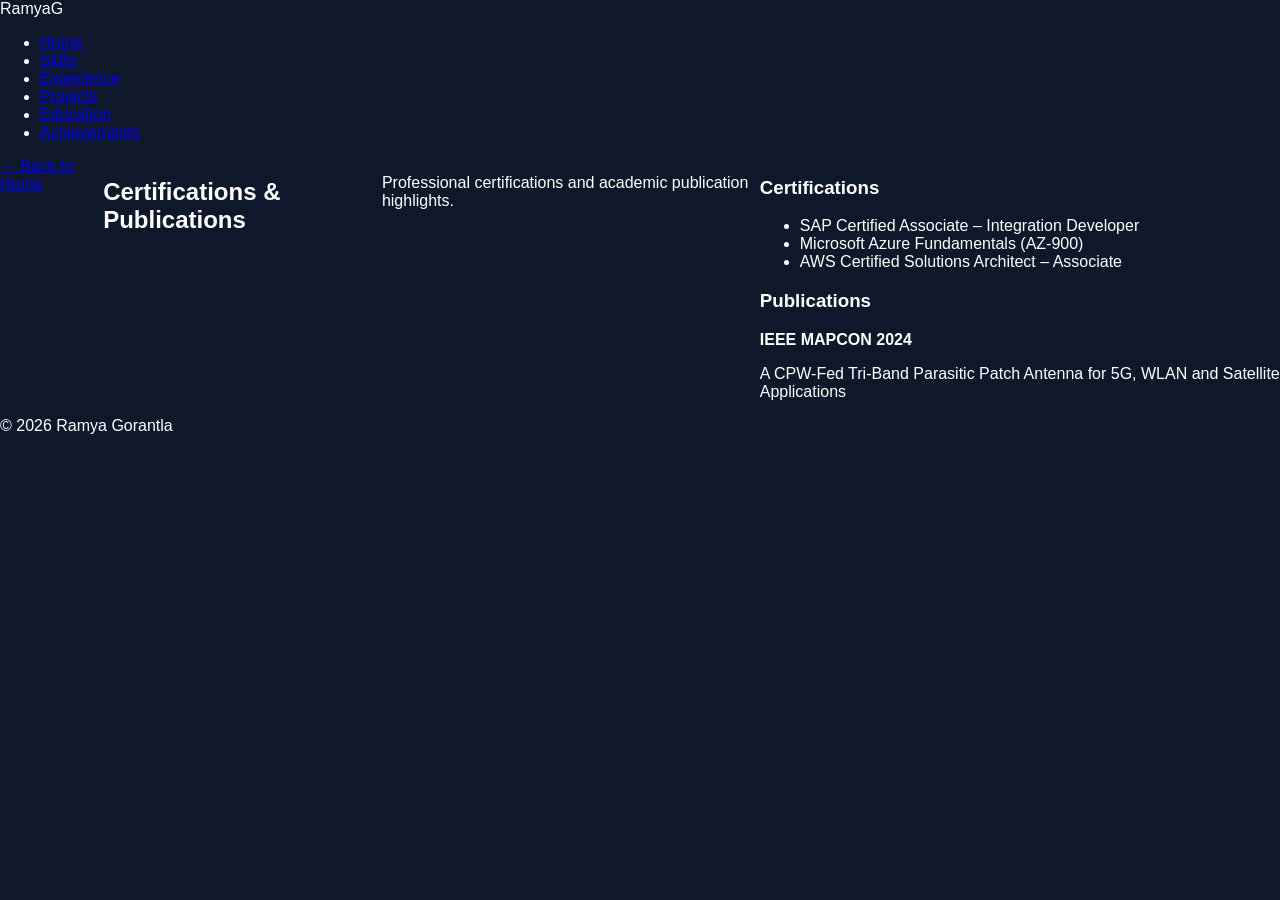
==== achievements.html @ a8c0b84a "Update achievements.html" ====
<!DOCTYPE html>
<html lang="en">
<head>
  <meta charset="UTF-8" />
  <meta name="viewport" content="width=device-width, initial-scale=1.0" />
  <title>Certifications & Publications | Ramya Gorantla</title>
  <link rel="stylesheet" href="style.css" />
</head>
<body>

  <nav class="navbar">
    <div class="nav-container">
      <div class="logo">Ramya<span>G</span></div>
      <ul class="nav-links">
        <li><a href="index.html">Home</a></li>
        <li><a href="skills.html">Skills</a></li>
        <li><a href="experience.html">Experience</a></li>
        <li><a href="projects.html">Projects</a></li>
        <li><a href="education.html">Education</a></li>
        <li><a class="active" href="achievements.html">Achievements</a></li>
      </ul>
    </div>
  </nav>

  <section class="page-section">
    <div class="container">
      <a href="index.html" class="back-link">← Back to Home</a>

      <h1 class="page-title">Certifications & Publications</h1>
      <p class="page-subtitle">Professional certifications and academic publication highlights.</p>

      <div class="grid-2">
        <div class="card">
          <h3>Certifications</h3>
          <ul>
            <li>SAP Certified Associate – Integration Developer</li>
            <li>Microsoft Azure Fundamentals (AZ-900)</li>
            <li>AWS Certified Solutions Architect – Associate</li>
          </ul>
        </div>

        <div class="card">
          <h3>Publications</h3>
          <p><strong>IEEE MAPCON 2024</strong></p>
          <p>
            A CPW-Fed Tri-Band Parasitic Patch Antenna for 5G, WLAN and Satellite Applications
          </p>
        </div>
      </div>
    </div>
  </section>

  <div class="footer">© 2026 Ramya Gorantla</div>
</body>
</html>
---- style.css ----
body{
font-family:Arial;
margin:0;
background:#0f172a;
color:white;
}

.container{
display:flex;
}

.sidebar{
width:250px;
background:#020617;
height:100vh;
position:fixed;
padding:30px;
}

.sidebar h2{
color:#38bdf8;
}

.sidebar ul{
list-style:none;
padding:0;
}

.sidebar li{
margin:15px 0;
}

.sidebar a{
color:white;
text-decoration:none;
}

.sidebar a:hover{
color:#38bdf8;
}

.content{
margin-left:270px;
padding:40px;
}

.project-card{
background:#1e293b;
padding:20px;
border-radius:10px;
margin-bottom:20px;
}
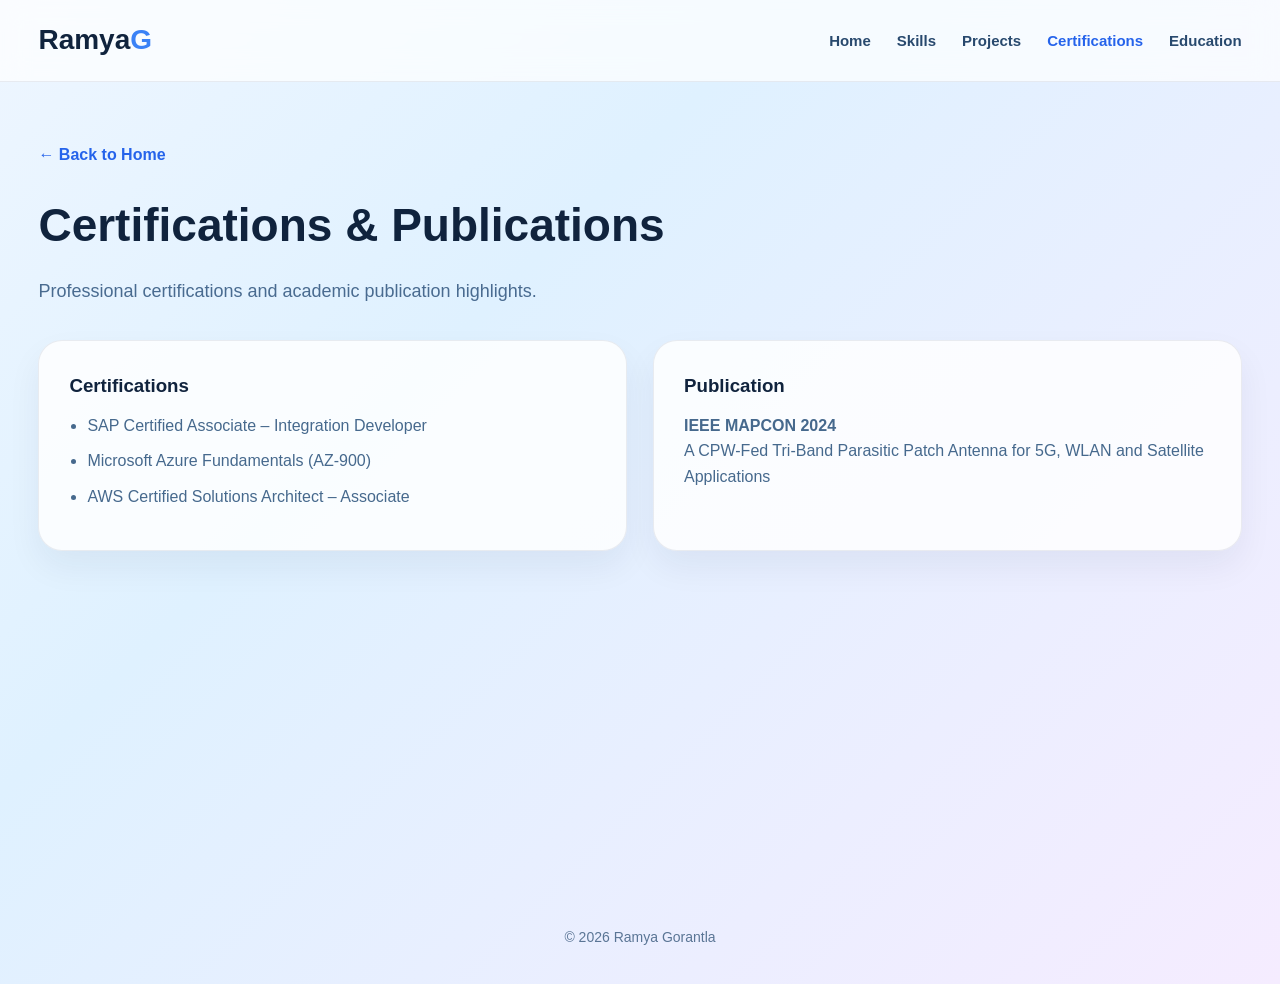
==== commit d14291fe: "Update achievements.html" ====
--- a/achievements.html
+++ b/achievements.html
@@ -3,7 +3,7 @@
 <head>
   <meta charset="UTF-8" />
   <meta name="viewport" content="width=device-width, initial-scale=1.0" />
-  <title>Certifications & Publications | Ramya Gorantla</title>
+  <title>Certifications | Ramya Gorantla</title>
   <link rel="stylesheet" href="style.css" />
 </head>
 <body>
@@ -14,10 +14,9 @@
       <ul class="nav-links">
         <li><a href="index.html">Home</a></li>
         <li><a href="skills.html">Skills</a></li>
-        <li><a href="experience.html">Experience</a></li>
         <li><a href="projects.html">Projects</a></li>
+        <li><a class="active" href="achievements.html">Certifications</a></li>
         <li><a href="education.html">Education</a></li>
-        <li><a class="active" href="achievements.html">Achievements</a></li>
       </ul>
     </div>
   </nav>
@@ -25,7 +24,6 @@
   <section class="page-section">
     <div class="container">
       <a href="index.html" class="back-link">← Back to Home</a>
-
       <h1 class="page-title">Certifications & Publications</h1>
       <p class="page-subtitle">Professional certifications and academic publication highlights.</p>
 
@@ -40,11 +38,9 @@
         </div>
 
         <div class="card">
-          <h3>Publications</h3>
+          <h3>Publication</h3>
           <p><strong>IEEE MAPCON 2024</strong></p>
-          <p>
-            A CPW-Fed Tri-Band Parasitic Patch Antenna for 5G, WLAN and Satellite Applications
-          </p>
+          <p>A CPW-Fed Tri-Band Parasitic Patch Antenna for 5G, WLAN and Satellite Applications</p>
         </div>
       </div>
     </div>
--- a/style.css
+++ b/style.css
@@ -1,52 +1,409 @@
-body{
-font-family:Arial;
-margin:0;
-background:#0f172a;
-color:white;
-}
-
-.container{
-display:flex;
-}
-
-.sidebar{
-width:250px;
-background:#020617;
-height:100vh;
-position:fixed;
-padding:30px;
-}
-
-.sidebar h2{
-color:#38bdf8;
-}
-
-.sidebar ul{
-list-style:none;
-padding:0;
-}
-
-.sidebar li{
-margin:15px 0;
-}
-
-.sidebar a{
-color:white;
-text-decoration:none;
-}
-
-.sidebar a:hover{
-color:#38bdf8;
-}
-
-.content{
-margin-left:270px;
-padding:40px;
-}
-
-.project-card{
-background:#1e293b;
-padding:20px;
-border-radius:10px;
-margin-bottom:20px;
-}
+* {
+  margin: 0;
+  padding: 0;
+  box-sizing: border-box;
+  font-family: "Segoe UI", Arial, sans-serif;
+}
+
+html {
+  scroll-behavior: smooth;
+}
+
+body {
+  background: linear-gradient(135deg, #eef6ff 0%, #dff1ff 35%, #f5ecff 100%);
+  color: #10233d;
+  line-height: 1.6;
+  min-height: 100vh;
+}
+
+a {
+  text-decoration: none;
+  color: inherit;
+}
+
+.navbar {
+  width: 100%;
+  background: rgba(255, 255, 255, 0.7);
+  backdrop-filter: blur(14px);
+  border-bottom: 1px solid rgba(16, 35, 61, 0.08);
+  position: sticky;
+  top: 0;
+  z-index: 1000;
+}
+
+.nav-container {
+  width: 94%;
+  max-width: 1400px;
+  margin: auto;
+  display: flex;
+  justify-content: space-between;
+  align-items: center;
+  padding: 18px 0;
+}
+
+.logo {
+  font-size: 28px;
+  font-weight: 800;
+  color: #10233d;
+}
+
+.logo span {
+  color: #3b82f6;
+}
+
+.nav-links {
+  list-style: none;
+  display: flex;
+  gap: 26px;
+  flex-wrap: wrap;
+}
+
+.nav-links a {
+  color: #28496e;
+  font-size: 15px;
+  font-weight: 600;
+  transition: 0.3s ease;
+}
+
+.nav-links a:hover,
+.nav-links a.active {
+  color: #2563eb;
+}
+
+.container {
+  width: 94%;
+  max-width: 1400px;
+  margin: auto;
+}
+
+.hero {
+  min-height: calc(100vh - 80px);
+  display: grid;
+  grid-template-columns: 1.2fr 0.8fr;
+  gap: 48px;
+  align-items: center;
+  padding: 40px 0;
+  position: relative;
+  overflow: hidden;
+}
+
+.hero::before {
+  content: "";
+  position: absolute;
+  width: 420px;
+  height: 420px;
+  background: radial-gradient(circle, rgba(59,130,246,0.22), transparent 70%);
+  top: -80px;
+  left: -80px;
+  border-radius: 50%;
+}
+
+.hero::after {
+  content: "";
+  position: absolute;
+  width: 420px;
+  height: 420px;
+  background: radial-gradient(circle, rgba(139,92,246,0.18), transparent 70%);
+  bottom: -100px;
+  right: -80px;
+  border-radius: 50%;
+}
+
+.hero-left,
+.hero-right {
+  position: relative;
+  z-index: 2;
+}
+
+.tag {
+  display: inline-block;
+  padding: 10px 18px;
+  background: rgba(255, 255, 255, 0.8);
+  color: #2563eb;
+  border: 1px solid rgba(37, 99, 235, 0.12);
+  border-radius: 999px;
+  margin-bottom: 20px;
+  font-size: 14px;
+  font-weight: 700;
+  box-shadow: 0 10px 25px rgba(59,130,246,0.08);
+}
+
+.hero-left h1 {
+  font-size: 64px;
+  line-height: 1.05;
+  margin-bottom: 18px;
+  color: #10233d;
+}
+
+.hero-left h2 {
+  color: #315a88;
+  font-size: 28px;
+  font-weight: 600;
+  margin-bottom: 18px;
+}
+
+.hero-left p {
+  color: #36587e;
+  font-size: 18px;
+  max-width: 760px;
+  margin-bottom: 28px;
+}
+
+.hero-buttons {
+  display: flex;
+  gap: 14px;
+  flex-wrap: wrap;
+  margin-bottom: 30px;
+}
+
+.btn {
+  display: inline-block;
+  padding: 14px 24px;
+  border-radius: 12px;
+  font-weight: 700;
+  transition: 0.3s ease;
+}
+
+.btn-primary {
+  background: linear-gradient(90deg, #2563eb, #7c3aed);
+  color: white;
+  box-shadow: 0 12px 28px rgba(59,130,246,0.22);
+}
+
+.btn-primary:hover {
+  transform: translateY(-2px);
+}
+
+.btn-secondary {
+  border: 1px solid rgba(16, 35, 61, 0.12);
+  color: #10233d;
+  background: rgba(255, 255, 255, 0.75);
+}
+
+.btn-secondary:hover {
+  background: white;
+}
+
+.quick-info {
+  display: grid;
+  grid-template-columns: repeat(3, 1fr);
+  gap: 18px;
+}
+
+.info-box {
+  background: rgba(255, 255, 255, 0.78);
+  border: 1px solid rgba(16, 35, 61, 0.08);
+  padding: 20px;
+  border-radius: 18px;
+  text-align: center;
+  box-shadow: 0 16px 32px rgba(16,35,61,0.06);
+}
+
+.info-box h3 {
+  color: #2563eb;
+  font-size: 30px;
+  margin-bottom: 6px;
+}
+
+.info-box p {
+  margin: 0;
+  font-size: 14px;
+  color: #486887;
+}
+
+.profile-card {
+  max-width: 390px;
+  margin: auto;
+  background: rgba(255, 255, 255, 0.8);
+  border: 1px solid rgba(16, 35, 61, 0.08);
+  border-radius: 28px;
+  padding: 36px 30px;
+  text-align: center;
+  box-shadow: 0 22px 50px rgba(16,35,61,0.10);
+}
+
+.profile-circle {
+  width: 118px;
+  height: 118px;
+  border-radius: 50%;
+  background: linear-gradient(135deg, #2563eb, #7c3aed);
+  display: flex;
+  align-items: center;
+  justify-content: center;
+  margin: 0 auto 20px;
+  font-size: 36px;
+  font-weight: 800;
+  color: white;
+}
+
+.profile-card h3 {
+  font-size: 30px;
+  margin-bottom: 8px;
+  color: #10233d;
+}
+
+.profile-card p {
+  color: #45678a;
+  margin-bottom: 18px;
+}
+
+.profile-tags {
+  display: flex;
+  flex-wrap: wrap;
+  gap: 10px;
+  justify-content: center;
+}
+
+.profile-tags span {
+  padding: 8px 12px;
+  background: #eef6ff;
+  border-radius: 999px;
+  font-size: 13px;
+  color: #28507d;
+  border: 1px solid rgba(37,99,235,0.08);
+}
+
+.page-section {
+  padding: 60px 0 80px;
+  min-height: calc(100vh - 80px);
+}
+
+.page-title {
+  font-size: 46px;
+  margin-bottom: 14px;
+  color: #10233d;
+}
+
+.page-subtitle {
+  color: #496b90;
+  font-size: 18px;
+  margin-bottom: 34px;
+}
+
+.back-link {
+  display: inline-flex;
+  align-items: center;
+  gap: 8px;
+  margin-bottom: 22px;
+  color: #2563eb;
+  font-weight: 700;
+  font-size: 16px;
+}
+
+.back-link:hover {
+  color: #1d4ed8;
+}
+
+.grid-2 {
+  display: grid;
+  grid-template-columns: repeat(2, 1fr);
+  gap: 26px;
+}
+
+.grid-3 {
+  display: grid;
+  grid-template-columns: repeat(3, 1fr);
+  gap: 26px;
+}
+
+.card {
+  background: rgba(255, 255, 255, 0.82);
+  border: 1px solid rgba(16, 35, 61, 0.08);
+  border-radius: 24px;
+  padding: 30px;
+  transition: 0.3s ease;
+  box-shadow: 0 16px 34px rgba(16,35,61,0.06);
+}
+
+.card:hover {
+  transform: translateY(-6px);
+  box-shadow: 0 20px 40px rgba(16,35,61,0.10);
+}
+
+.card h3 {
+  margin-bottom: 12px;
+  color: #10233d;
+}
+
+.card h4 {
+  margin-bottom: 10px;
+  color: #2563eb;
+  font-weight: 700;
+}
+
+.card p,
+.card li {
+  color: #46698d;
+}
+
+.card ul {
+  padding-left: 18px;
+}
+
+.card li {
+  margin-bottom: 10px;
+}
+
+.project-link {
+  display: inline-block;
+  margin-top: 18px;
+  padding: 12px 18px;
+  background: linear-gradient(90deg, #2563eb, #7c3aed);
+  color: #ffffff;
+  font-weight: 700;
+  border-radius: 12px;
+  box-shadow: 0 10px 24px rgba(37,99,235,0.18);
+}
+
+.project-link:hover {
+  transform: translateY(-2px);
+}
+
+.footer {
+  text-align: center;
+  padding: 24px 0 36px;
+  color: #5a7595;
+  font-size: 14px;
+}
+
+@media (max-width: 992px) {
+  .hero,
+  .grid-2,
+  .grid-3,
+  .quick-info {
+    grid-template-columns: 1fr;
+  }
+
+  .nav-container {
+    flex-direction: column;
+    gap: 14px;
+  }
+
+  .hero-left h1 {
+    font-size: 46px;
+  }
+
+  .hero {
+    min-height: auto;
+    padding: 50px 0;
+  }
+}
+
+@media (max-width: 576px) {
+  .hero-left h1 {
+    font-size: 36px;
+  }
+
+  .page-title {
+    font-size: 34px;
+  }
+
+  .hero-left h2 {
+    font-size: 22px;
+  }
+
+  .container,
+  .nav-container {
+    width: 92%;
+  }
+}
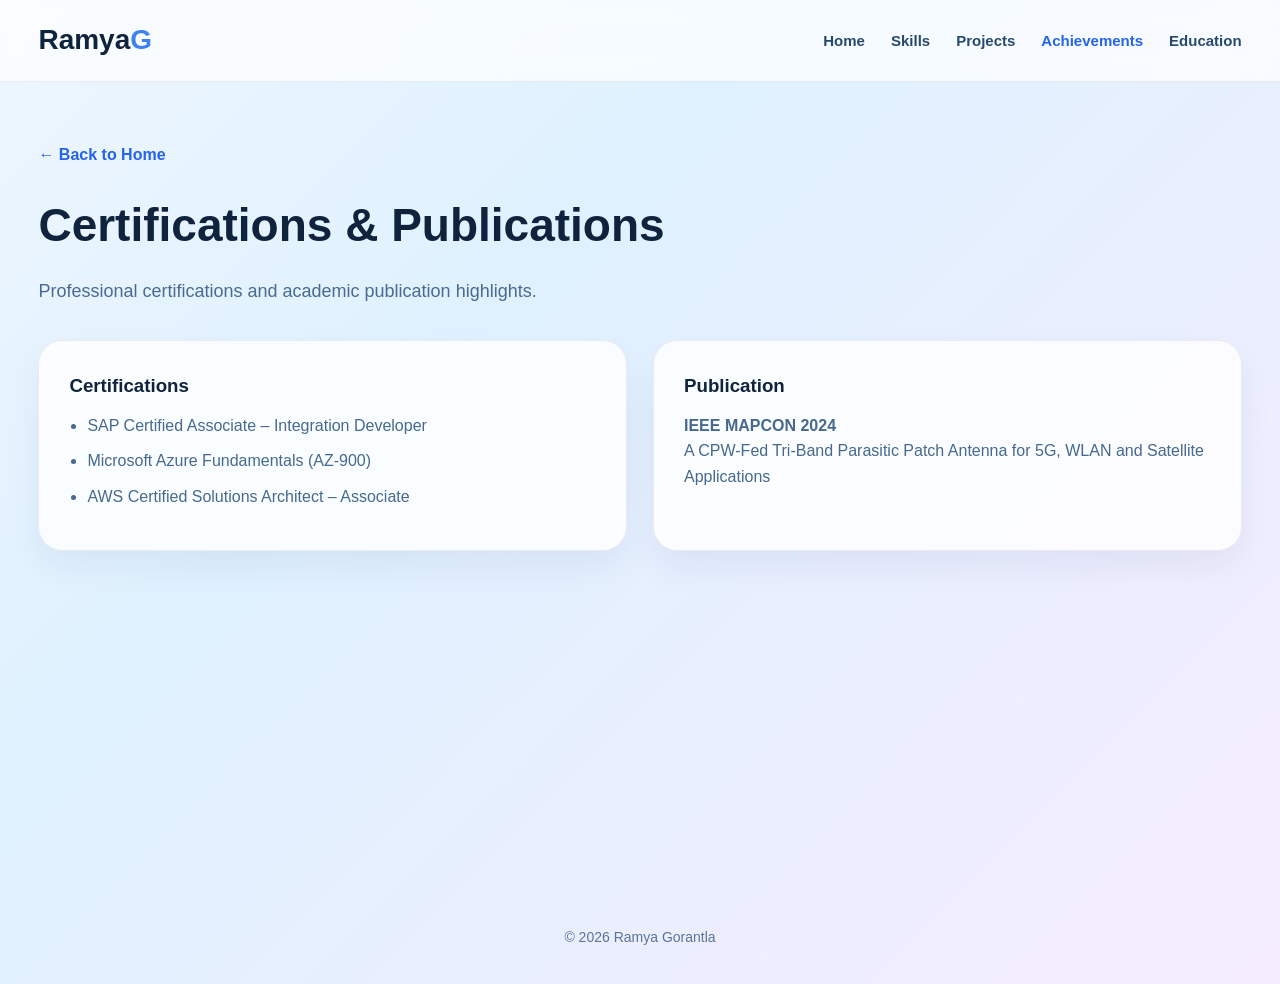
==== commit 9eb302da: "Update achievements.html" ====
--- a/achievements.html
+++ b/achievements.html
@@ -15,7 +15,7 @@
         <li><a href="index.html">Home</a></li>
         <li><a href="skills.html">Skills</a></li>
         <li><a href="projects.html">Projects</a></li>
-        <li><a class="active" href="achievements.html">Certifications</a></li>
+        <li><a class="active" href="achievements.html">Achievements</a></li>
         <li><a href="education.html">Education</a></li>
       </ul>
     </div>
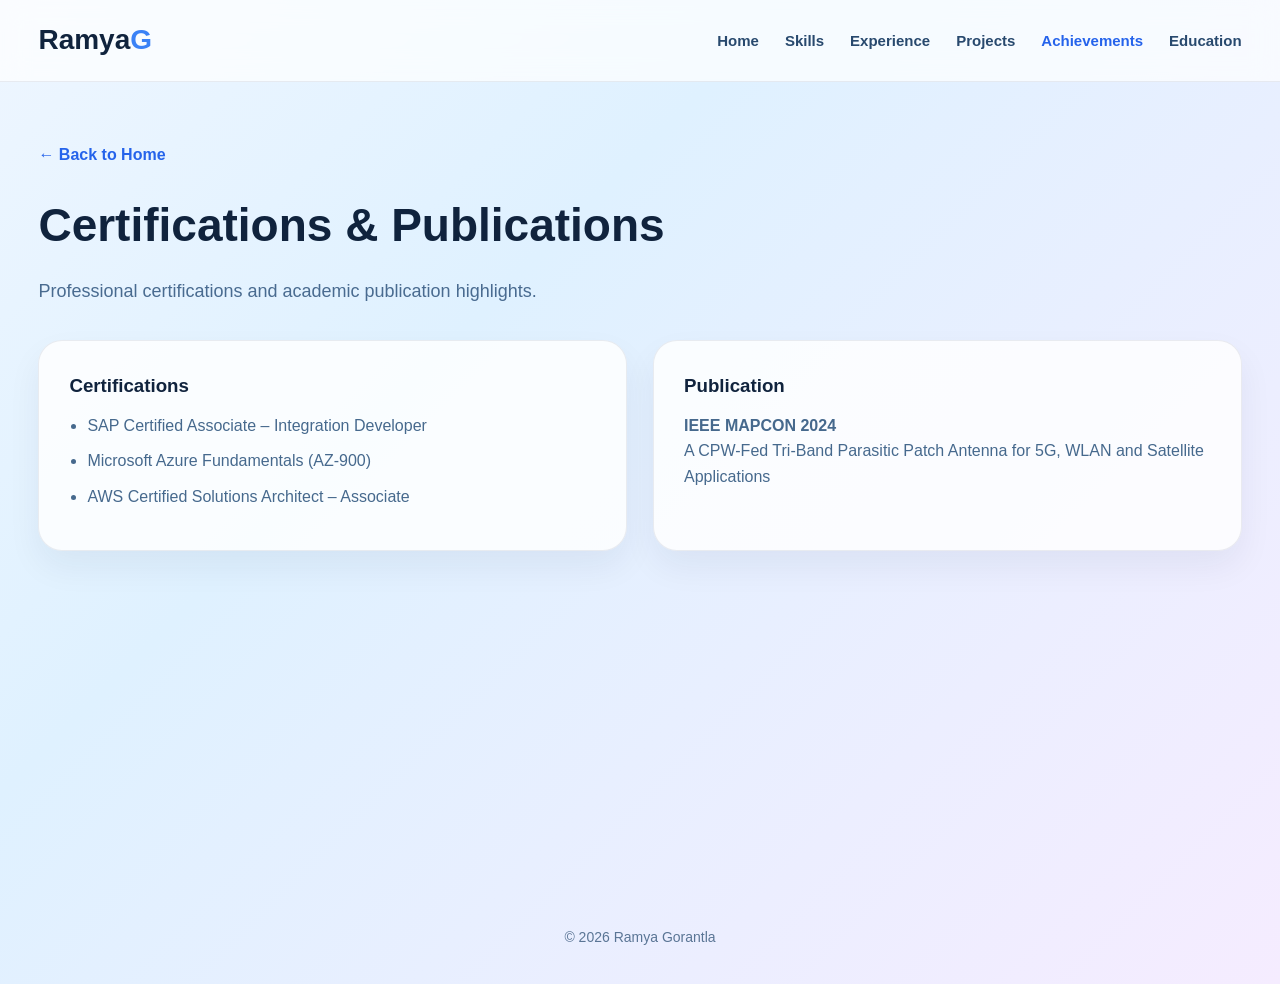
==== commit 97ca7fd3: "Update achievements.html" ====
--- a/achievements.html
+++ b/achievements.html
@@ -14,6 +14,7 @@
       <ul class="nav-links">
         <li><a href="index.html">Home</a></li>
         <li><a href="skills.html">Skills</a></li>
+        <li><a href="experience.html">Experience</a></li>
         <li><a href="projects.html">Projects</a></li>
         <li><a class="active" href="achievements.html">Achievements</a></li>
         <li><a href="education.html">Education</a></li>
